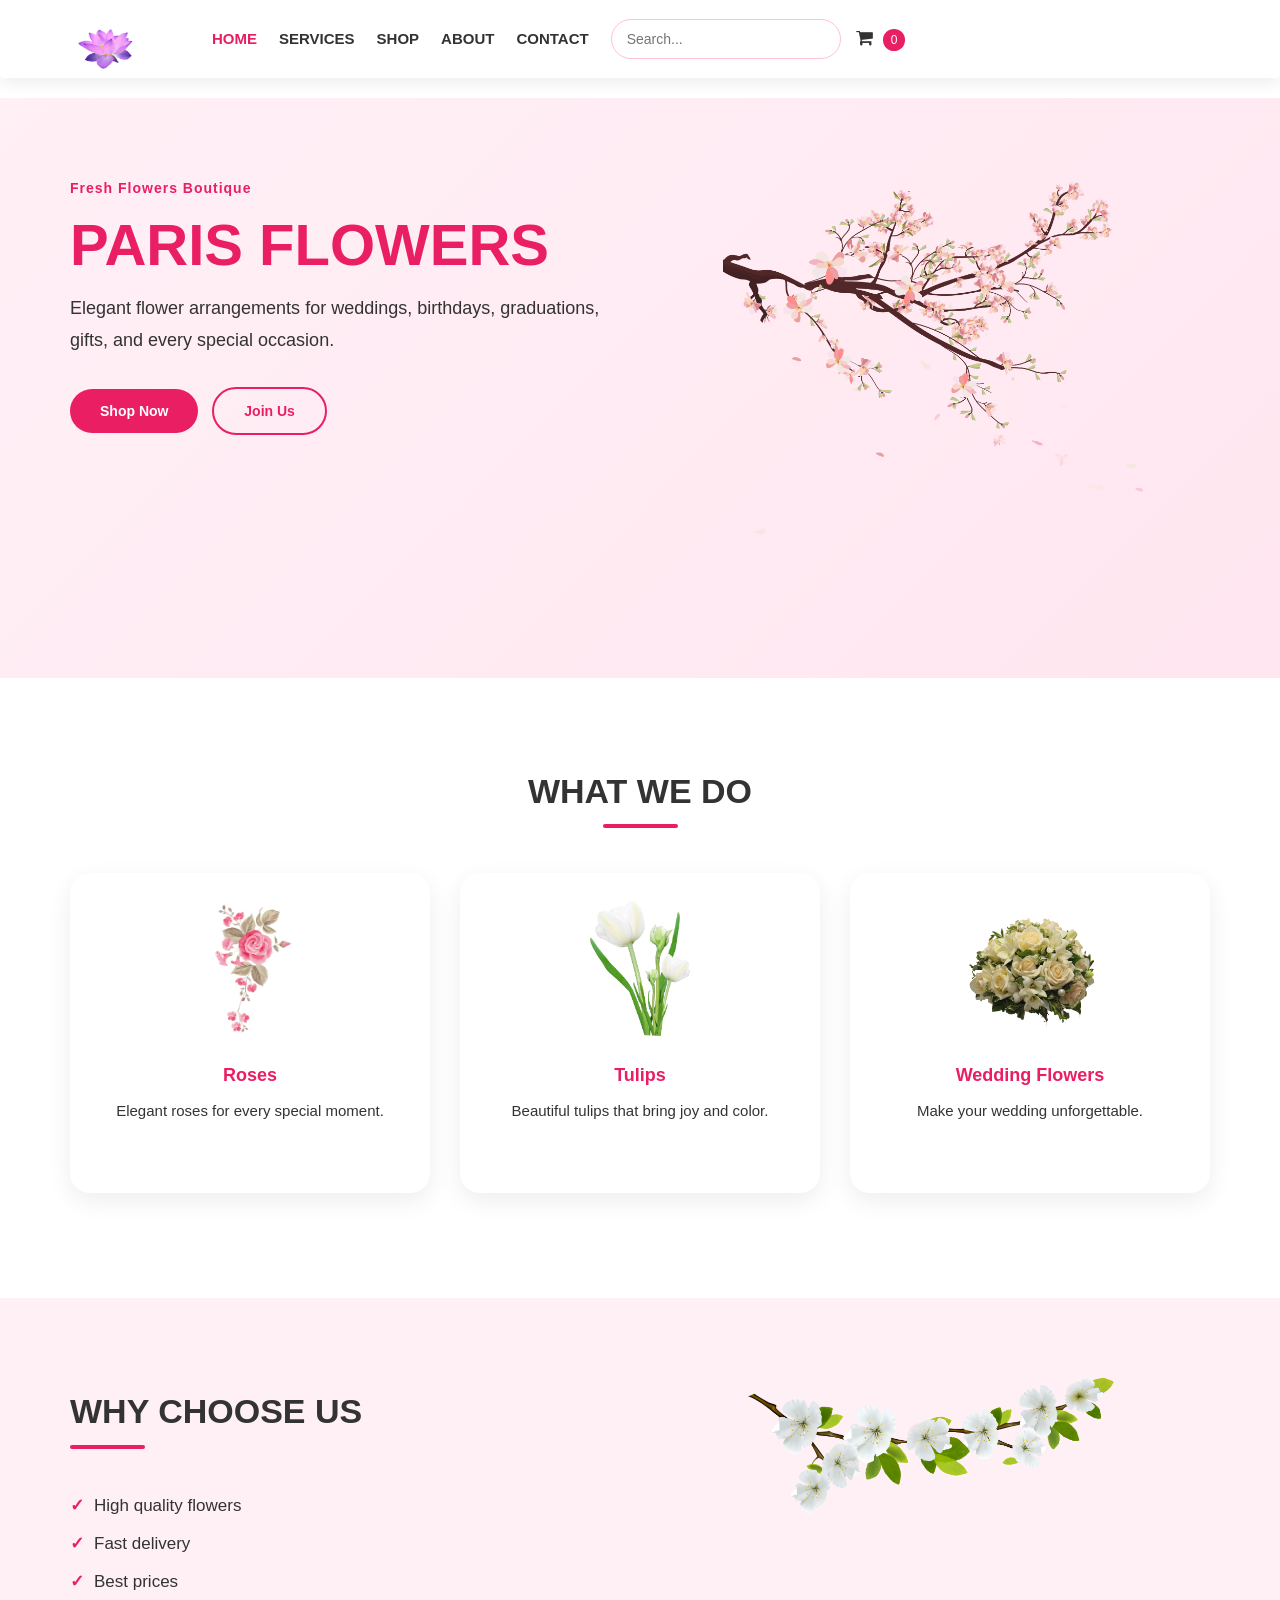
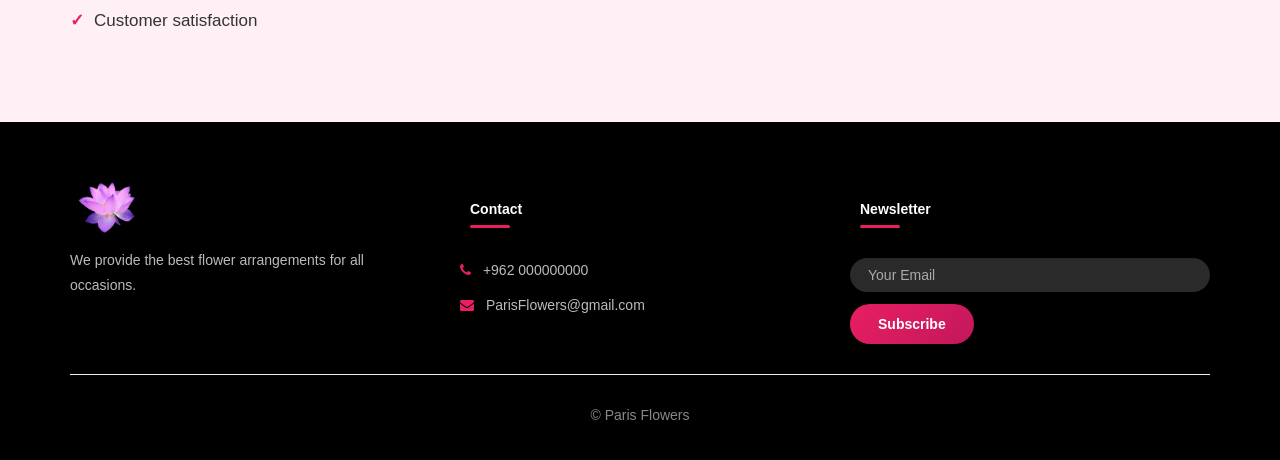
==== website_template.html @ 0c86c94d "first upload" ====
<!DOCTYPE html>
<html lang="en">
<head>
<meta charset="UTF-8">
<meta name="viewport" content="width=device-width, initial-scale=1.0">
<title>Paris Flowers</title>

<link rel="stylesheet" href="bootstrap.min.css">
<link rel="stylesheet" href="https://cdnjs.cloudflare.com/ajax/libs/font-awesome/4.7.0/css/font-awesome.min.css">
<link href="https://fonts.googleapis.com/css2?family=Poppins:wght@300;400;600;700&display=swap" rel="stylesheet">

<link rel="stylesheet" href="website_templatecss.css">
</head>

<body>

<!-- NAVBAR -->

<nav class="navbar navbar-expand-md navbar-light main-navbar">
  <div class="container nav-container">

    <a class="navbar-brand" href="#">
      <img src="images/FLOWER0.png">
    </a>

    <div class="collapse navbar-collapse" id="mainNav">

      <ul class="navbar-nav nav-menu">
        <li class="nav-item"><a class="nav-link active" href="#">Home</a></li>
        <li class="nav-item"><a class="nav-link" href="#services">Services</a></li>
        <li class="nav-item"><a class="nav-link" href="index.html">Shop</a></li>
        <li class="nav-item"><a class="nav-link" href="#about">About</a></li>
        <li class="nav-item"><a class="nav-link" href="#contact">Contact</a></li>
      </ul>

      <div class="nav-actions">
        <form class="nav-search">
          <input type="text" placeholder="Search...">
        </form>

        <a class="cart-button" href="cart.html">
  <i class="fa fa-shopping-cart"></i>
  <span class="my-cart-badge">0</span>
</a>
      </div>

    </div>
  </div>
</nav>

<!-- HERO -->

<section class="hero-section">
  <div class="container">
    <div class="row align-items-center">

      <div class="col-md-6 hero-text">
        <span>Fresh Flowers Boutique</span>
        <h1>PARIS FLOWERS</h1>
        <p>
          Elegant flower arrangements for weddings, birthdays,
          graduations, gifts, and every special occasion.
        </p>

        <a href="index.html" class="btn-main">Shop Now</a>
        <a href="registration1a.html" class="btn-outline-pink">Join Us</a>
      </div>

      <div class="col-md-6 text-center">
        <img src="images/flower.png" class="hero-img">
      </div>

    </div>
  </div>
</section>

<!-- SERVICES -->

<section id="services" class="section-padding">
  <div class="container">
    <h2 class="section-title">What We Do</h2>

    <div class="row">

      <div class="col-md-4">
        <div class="service-card text-center">
          <img src="images/rose.png">
          <h4>Roses</h4>
          <p>Elegant roses for every special moment.</p>
        </div>
      </div>

      <div class="col-md-4">
        <div class="service-card text-center">
          <img src="images/rose2.png">
          <h4>Tulips</h4>
          <p>Beautiful tulips that bring joy and color.</p>
        </div>
      </div>

      <div class="col-md-4">
        <div class="service-card text-center">
          <img src="images/rose3.png">
          <h4>Wedding Flowers</h4>
          <p>Make your wedding unforgettable.</p>
        </div>
      </div>

    </div>
  </div>
</section>

<!-- ABOUT -->

<section id="about" class="about-section section-padding">
  <div class="container">
    <div class="row align-items-center">

      <div class="col-md-6">
        <h2 class="section-title text-left-title">Why Choose Us</h2>
        <ul class="about-list">
          <li>High quality flowers</li>
          <li>Fast delivery</li>
          <li>Best prices</li>
          <li>Customer satisfaction</li>
        </ul>
      </div>

      <div class="col-md-6 text-center">
        <img src="images/rose4.png" class="about-img">
      </div>

    </div>
  </div>
</section>

<!-- FOOTER -->

<footer id="contact" class="footer-section">
  <div class="container">

    <div class="row">

      <div class="col-md-4 footer-box">
        <img src="images/FLOWER0.png">
        <p>We provide the best flower arrangements for all occasions.</p>
      </div>

      <div class="col-md-4 footer-box">
        <h5>Contact</h5>
        <p><i class="fa fa-phone"></i> +962 000000000</p>
        <p><i class="fa fa-envelope"></i> ParisFlowers@gmail.com</p>
      </div>

      <div class="col-md-4 footer-box">
        <h5>Newsletter</h5>
        <input type="email" class="form-control" placeholder="Your Email">
        <button class="subscribe-btn">Subscribe</button>
      </div>

    </div>

    <hr>
    <p class="copyright">&copy; Paris Flowers</p>

  </div>
</footer>

<script src="jquery-2.2.3.min.js"></script>
<script src="bootstrap.min.js"></script>
<script src="script.js"></script>

</body>
</html>
---- website_templatecss.css ----
* {
  margin: 0;
  padding: 0;
  box-sizing: border-box;
}

html {
  scroll-behavior: smooth;
}

body {
  font-family: 'Poppins', sans-serif;
  color: #333;
  background: #fff;
}

:root {
  --pink: #e91e63;
  --dark-pink: #c2185b;
  --light-pink: #fff0f6;
  --purple: #8e24aa;
  --white: #ffffff;
  --dark: #333333;
}

/* ================= NAVBAR ================= */

.main-navbar {
  background: #fff !important;
  min-height: 76px;
  box-shadow: 0 4px 18px rgba(0,0,0,0.08);
  position: sticky;
  top: 0;
  z-index: 999;
}

.nav-container {
  min-height: 76px;
  display: flex;
  align-items: center;
}

.navbar-brand img {
  width: 72px;
  height: 40px;
  margin-top: 0;
}

.nav-menu {
    margin-top: 10px;
  margin-left: 40px;
}

.main-navbar ul,
.main-navbar li {
  list-style: none !important;
}

.main-navbar .nav-link {
  color: #333 !important;
  font-size: 15px;
  font-weight: 700;
  text-transform: uppercase;
  margin-right: 22px;
}

.main-navbar .nav-link:hover,
.main-navbar .nav-link.active {
  color: #e91e63 !important;
}

.nav-actions {
  margin-left: auto;
  display: flex;
  align-items: center;
  gap: 15px;
}

.nav-search {
  margin: 0;
}

.nav-search input {
  width: 230px;
  height: 40px;
  border: 1px solid #ffc1d6;
  border-radius: 30px;
  padding: 0 15px;
  outline: none;
}

.cart-button {
  color: #333;
  font-size: 18px;
  text-decoration: none !important;
}

.my-cart-badge {
  background: #e91e63;
  color: #fff;
  padding: 4px 8px;
  border-radius: 50%;
  font-size: 12px;
  margin-left: 5px;
}

.navbar-toggler {
  
  border: none;
  outline: none !important;
}

.navbar-toggler .fa {
    
  color: #e91e63;
  font-size: 28px;
}

@media screen and (max-width: 991px) {
  .nav-container {
    padding: 0 18px;
  }

  .nav-menu {
    margin-left: 0;
  }

  .nav-actions {
    display: block;
    margin-left: 0;
    width: 100%;
  }

  .nav-search input {
    width: 100%;
    margin: 15px 0;
  }
}

/* ================= HERO ================= */

.hero-section {
  background: linear-gradient(135deg, #fff0f6, #ffe6f0);
  padding: 70px 0;
}

.hero-text span {
  color: var(--pink);
  font-weight: 700;
  letter-spacing: 1px;
}

.hero-text h1 {
  color: var(--pink);
  font-size: 58px;
  font-weight: 700;
  margin: 15px 0;
  text-transform: uppercase;
}

.hero-text p {
  font-size: 18px;
  line-height: 1.8;
  max-width: 620px;
  margin-bottom: 30px;
}

.hero-img {
  max-width: 420px;
  width: 100%;
  height: auto;
}

/* ================= BUTTONS ================= */

.btn-main,
.btn-outline-pink {
  display: inline-block;
  padding: 12px 30px;
  border-radius: 30px;
  font-weight: 700;
  text-decoration: none;
  transition: 0.3s;
  margin-right: 10px;
}

.btn-main {
  background: var(--pink);
  color: #fff;
}

.btn-main:hover {
  background: var(--dark-pink);
  color: #fff;
  text-decoration: none;
  transform: translateY(-3px);
}

.btn-outline-pink {
  color: var(--pink);
  border: 2px solid var(--pink);
}

.btn-outline-pink:hover {
  background: var(--pink);
  color: #fff;
  text-decoration: none;
}

/* ================= GENERAL SECTIONS ================= */

.section-padding {
  padding: 75px 0;
}

.section-title {
  font-size: 34px;
  font-weight: 700;
  color: var(--dark);
  text-transform: uppercase;
  margin-bottom: 45px;
  text-align: center;
}

.section-title::after {
  content: "";
  width: 75px;
  height: 4px;
  background: var(--pink);
  display: block;
  margin: 14px auto 0;
  border-radius: 10px;
}

.text-left-title {
  text-align: left;
}

.text-left-title::after {
  margin-left: 0;
}

/* ================= SERVICES ================= */

.service-card {
  background: #fff;
  padding: 28px 20px;
  border-radius: 20px;
  min-height: 320px;
  margin-bottom: 30px;
  box-shadow: 0 8px 24px rgba(0, 0, 0, 0.07);
  transition: 0.3s;
}

.service-card:hover {
  transform: translateY(-8px);
  box-shadow: 0 16px 35px rgba(233, 30, 99, 0.15);
}

.service-card img {
  width: 135px;
  height: 135px;
  object-fit: contain;
  margin-bottom: 20px;
}

.service-card h4 {
  color: var(--pink);
  font-weight: 700;
  margin-bottom: 12px;
}

.service-card p {
  font-size: 15px;
  line-height: 1.7;
}

/* ================= ABOUT ================= */

.about-section {
  background: var(--light-pink);
}

.about-list {
  list-style: none;
}

.about-list li {
  font-size: 17px;
  margin-bottom: 14px;
  font-weight: 500;
}

.about-list li::before {
  content: "✓";
  color: var(--pink);
  font-weight: 700;
  margin-right: 10px;
}

.about-img {
  max-width: 380px;
  width: 100%;
}

/* ================= TESTIMONIALS ================= */

.testimonial-card {
  background: #fff;
  padding: 25px;
  border-left: 5px solid var(--pink);
  border-radius: 18px;
  margin: 15px 0;
  box-shadow: 0 8px 24px rgba(0, 0, 0, 0.07);
}

.testimonial-card img {
  width: 75px;
  height: 75px;
  border-radius: 50%;
  object-fit: cover;
  margin: 15px 0;
}

.testimonial-card h5 {
  color: var(--pink);
  font-weight: 700;
  margin-bottom: 0;
}

/* ================= FOOTER ================= */

.footer-section {
  background: #000000;
  color: #ddd;
  padding: 60px 0 25px;
}

/* Titles */
.footer-box h5 {
  color: #fff;
  font-weight: 700;
  margin-bottom: 20px;
  position: relative;
}

/* خط تحت العنوان */
.footer-box h5::after {
  content: "";
  width: 40px;
  height: 3px;
  background: #e91e63;
  display: block;
  margin-top: 8px;
  border-radius: 10px;
}

/* Text */
.footer-box p {
  color: #bbb;
  line-height: 1.8;
  font-size: 14px;
}

/* Logo */
.footer-box img {
  width: 75px;
  margin-bottom: 15px;
}

/* Input */
.footer-box .form-control {
  border-radius: 30px;
  padding: 12px 18px;
  border: none;
  background: #2a2a2a;
  color: #fff;
}

.footer-box .form-control::placeholder {
  color: #aaa;
}

/* Button */
.subscribe-btn {
  background: linear-gradient(135deg, #e91e63, #c2185b);
  color: #fff;
  border: none;
  border-radius: 30px;
  padding: 10px 28px;
  margin-top: 12px;
  font-weight: 600;
  transition: 0.3s;
}

.subscribe-btn:hover {
  transform: translateY(-2px);
  box-shadow: 0 6px 18px rgba(233, 30, 99, 0.4);
}

/* Icons */
.footer-box i {
  margin-right: 8px;
  color: #e91e63;
}

/* Divider */
.footer-section hr {
  background: #444;
  margin: 30px 0;
}

/* Copyright */
.copyright {
  text-align: center;
  color: #888;
  font-size: 14px;
}

/* Hover effect links (لو ضفتي روابط) */
.footer-box a {
  color: #bbb;
  text-decoration: none;
  transition: 0.3s;
}

.footer-box a:hover {
  color: #e91e63;
}

/* ================= SHOP PAGE ================= */

.shop-hero {
  background: linear-gradient(135deg, #fff0f6, #ffe6f0);
  padding: 55px 0;
}

.shop-hero h1 {
  color: var(--pink);
  font-size: 46px;
  font-weight: 700;
  text-transform: uppercase;
}

.shop-hero p {
  font-size: 18px;
}

.product-card {
  background: #fff;
  border-radius: 22px;
  padding: 25px;
  min-height: 435px;
  margin-bottom: 35px;
  text-align: center;
  box-shadow: 0 8px 24px rgba(0, 0, 0, 0.07);
  transition: 0.3s;
}

.product-card:hover {
  transform: translateY(-8px);
  box-shadow: 0 16px 35px rgba(233, 30, 99, 0.15);
}

.product-card img {
  width: 100%;
  height: 210px;
  object-fit: contain;
  margin-bottom: 18px;
}

.product-card h4 {
  font-weight: 700;
  color: #333;
}

.product-card p {
  min-height: 48px;
  font-size: 15px;
}

.product-card h5 {
  color: var(--pink);
  font-size: 24px;
  font-weight: 700;
  margin: 15px 0;
}

.btn-buy {
  background: var(--pink);
  color: #fff;
  border: none;
  border-radius: 30px;
  padding: 10px 26px;
  font-weight: 700;
  cursor: pointer;
  transition: 0.3s;
}

.btn-buy:hover {
  background: var(--dark-pink);
  transform: translateY(-2px);
}

/* ================= CART MODAL ================= */

.modal-title {
  color: var(--pink);
  font-weight: 700;
}

.my-cart-icon-affix {
  position: fixed;
  z-index: 999;
}

/* ================= AUTH PAGES ================= */

.auth-body {
  min-height: 100vh;
  background: linear-gradient(135deg, #fff0f6, #ffd7e7);
  display: flex;
  align-items: center;
  justify-content: center;
  padding: 30px 15px;
}

.auth-card {
  background: #fff;
  max-width: 440px;
  width: 100%;
  padding: 34px;
  border-radius: 24px;
  text-align: center;
  box-shadow: 0 14px 40px rgba(0, 0, 0, 0.12);
}

.auth-logo {
  width: 85px;
  margin-bottom: 15px;
}

.auth-card h2 {
  color: var(--pink);
  font-weight: 700;
}

.auth-card p {
  color: #666;
}

.auth-card label {
  font-weight: 600;
}

.auth-card .form-control {
  border-radius: 30px;
  padding: 11px 16px;
}

.auth-btn {
  width: 100%;
  background: var(--pink);
  color: #fff;
  border: none;
  border-radius: 30px;
  padding: 12px;
  font-weight: 700;
  margin-top: 12px;
  cursor: pointer;
}

.auth-btn:hover {
  background: var(--dark-pink);
}

.auth-link {
  margin-top: 18px;
}

.auth-link a {
  color: var(--pink);
  font-weight: 700;
}

/* ================= RESPONSIVE ================= */

@media screen and (max-width: 991px) {
  .main-navbar {
    height: auto;
  }

  .nav-container {
    min-height: 76px;
    padding: 0 18px;
  }

  .main-navbar .navbar-brand {
    margin-right: auto;
  }

  .main-navbar .navbar-collapse {
    background: #fff;
    padding: 18px 0;
  }

  .nav-menu {
    margin-left: 0;
    width: 100%;
  }

  .main-navbar .nav-link {
    height: auto;
    margin-right: 0;
    padding: 10px 0 !important;
  }

  .nav-actions {
    margin-left: 0;
    display: block;
    width: 100%;
    margin-top: 10px;
  }

  .nav-search input,
  .search-form input {
    width: 100%;
    margin: 12px 0;
  }

  .cart-button,
  .my-cart-icon {
    margin-top: 10px;
  }
}

@media screen and (max-width: 767px) {
  .hero-section {
    text-align: center;
    padding: 55px 0;
  }

  .hero-text h1 {
    font-size: 40px;
  }

  .hero-text p {
    font-size: 16px;
  }

  .section-title {
    font-size: 28px;
  }

  .text-left-title {
    text-align: center;
  }

  .text-left-title::after {
    margin: 14px auto 0;
  }

  .btn-main,
  .btn-outline-pink {
    margin: 6px;
  }
}

@media screen and (max-width: 575px) {
  .main-navbar .navbar-brand img {
    width: 65px;
    height: 50px;
  }

  .nav-container {
    min-height: 70px;
  }
}
@media screen and (min-width: 768px) {
  .main-navbar .navbar-toggler {
    display: none !important;
  }
}

.hero-section {
  background: linear-gradient(135deg, #fff0f6, #ffe6f0);
  padding: 80px 0;
}

.hero-text h1 {
  color: #e91e63;
  font-size: 58px;
  font-weight: 700;
}

.hero-text p {
  font-size: 18px;
}
/* ================= CART PAGE ================= */

.cart-hero {
  background: linear-gradient(135deg, #fff0f6, #ffe6f0);
  padding: 55px 0;
}

.cart-hero h1 {
  color: var(--pink);
  font-size: 46px;
  font-weight: 700;
  text-transform: uppercase;
}

.cart-section {
  padding: 70px 0;
  background: #fafafa;
}

.cart-items {
  margin-bottom: 30px;
}

.cart-item {
  background: #fff;
  border-radius: 18px;
  padding: 20px;
  margin-bottom: 18px;
  display: grid;
  grid-template-columns: 90px 1fr 140px 100px 50px;
  align-items: center;
  gap: 20px;
  box-shadow: 0 8px 24px rgba(0, 0, 0, 0.07);
}

.cart-item img {
  width: 85px;
  height: 85px;
  object-fit: contain;
}

.cart-info h4 {
  font-weight: 700;
  margin-bottom: 5px;
}

.cart-info p {
  color: var(--pink);
  font-weight: 700;
  margin: 0;
}

.quantity-controls {
  display: flex;
  align-items: center;
  justify-content: center;
  gap: 9px;
}

.quantity-controls button {
  width: 32px;
  height: 32px;
  border: none;
  border-radius: 50%;
  background: var(--pink);
  color: #fff;
  font-weight: 700;
  cursor: pointer;
}

.quantity-controls span {
  font-weight: 700;
}

.cart-item h5 {
  color: var(--pink);
  font-weight: 700;
  margin: 0;
}

.remove-btn {
  border: none;
  background: #fff0f6;
  color: var(--pink);
  width: 38px;
  height: 38px;
  border-radius: 50%;
  cursor: pointer;
}

.remove-btn:hover {
  background: var(--pink);
  color: #fff;
}

.cart-summary {
  background: #fff;
  border-radius: 20px;
  padding: 30px;
  max-width: 420px;
  margin-left: auto;
  box-shadow: 0 8px 24px rgba(0, 0, 0, 0.08);
}

.cart-summary h3 {
  font-weight: 700;
  margin-bottom: 18px;
}

.cart-summary h4 {
  color: var(--pink);
  font-weight: 700;
  margin: 20px 0;
}

.checkout-btn,
.clear-cart-btn {
  border: none;
  border-radius: 30px;
  padding: 11px 25px;
  font-weight: 700;
  cursor: pointer;
  margin-right: 8px;
}

.checkout-btn {
  background: var(--pink);
  color: #fff;
}

.clear-cart-btn {
  background: #333;
  color: #fff;
}

.empty-cart {
  background: #fff;
  text-align: center;
  border-radius: 20px;
  padding: 50px;
  box-shadow: 0 8px 24px rgba(0, 0, 0, 0.07);
}

.empty-cart h3 {
  color: var(--pink);
  font-weight: 700;
}

@media screen and (max-width: 767px) {
  .cart-item {
    grid-template-columns: 1fr;
    text-align: center;
  }

  .cart-item img {
    margin: auto;
  }

  .cart-summary {
    margin: 0;
    max-width: 100%;
  }
}
.product-card {
  transition: 0.3s;
}

.product-card:hover {
  transform: translateY(-8px) scale(1.02);
}
.toast-msg {
  position: fixed;
  bottom: 20px;
  right: 20px;
  background: #333;
  color: #fff;
  padding: 12px 20px;
  border-radius: 30px;
  opacity: 0;
  transform: translateY(20px);
  transition: 0.3s;
}

.toast-msg.show {
  opacity: 1;
  transform: translateY(0);
}
/* Filters */

.filters {
  margin-bottom: 35px;
}

.filter-btn {
  border: none;
  background: #fff0f6;
  color: var(--pink);
  padding: 10px 24px;
  border-radius: 30px;
  margin: 6px;
  font-weight: 700;
  cursor: pointer;
  transition: 0.3s;
}

.filter-btn:hover,
.filter-btn.active {
  background: var(--pink);
  color: #fff;
}

/* Product improvements */

.product-card {
  position: relative;
  overflow: hidden;
}

.product-card:hover {
  transform: translateY(-8px) scale(1.02);
}

.product-badge {
  position: absolute;
  top: 18px;
  left: 18px;
  background: #222;
  color: #fff;
  padding: 6px 14px;
  border-radius: 30px;
  font-size: 12px;
  font-weight: 700;
}

.details-link {
  display: inline-block;
  color: var(--pink);
  font-weight: 700;
  margin-right: 12px;
  text-decoration: none;
}

.details-link:hover {
  color: var(--dark-pink);
  text-decoration: none;
}

.no-results {
  display: none;
  text-align: center;
  font-weight: 700;
  color: #999;
  margin-top: 25px;
}

/* Product Details */

.product-details-section {
  padding: 80px 0;
  background: #fafafa;
}

.product-detail-img {
  max-width: 430px;
  width: 100%;
  background: #fff;
  padding: 30px;
  border-radius: 25px;
  box-shadow: 0 8px 24px rgba(0, 0, 0, 0.08);
}

.detail-category {
  color: var(--pink);
  font-weight: 700;
  text-transform: uppercase;
}

.product-details-section h1 {
  color: var(--pink);
  font-size: 44px;
  font-weight: 700;
  margin: 15px 0;
}

.product-details-section p {
  font-size: 18px;
  line-height: 1.8;
}

.product-details-section h3 {
  color: var(--pink);
  font-weight: 700;
  margin: 20px 0;
}

/* Toast */

.toast-msg {
  position: fixed;
  bottom: 25px;
  right: 25px;
  background: #222;
  color: #fff;
  padding: 13px 22px;
  border-radius: 30px;
  opacity: 0;
  transform: translateY(20px);
  transition: 0.3s;
  z-index: 9999;
  font-weight: 600;
}

.toast-msg.show {
  opacity: 1;
  transform: translateY(0);
}

/* User login UI */

.user-name {
  font-weight: 700;
  color: var(--pink);
  margin-right: 8px;
}

.logout-btn {
  border: none;
  background: #222;
  color: #fff;
  border-radius: 30px;
  padding: 7px 15px;
  font-weight: 600;
  cursor: pointer;
}

/* Animations */

.fade-card {
  animation: fadeUp 0.7s ease both;
}

@keyframes fadeUp {
  from {
    opacity: 0;
    transform: translateY(25px);
  }

  to {
    opacity: 1;
    transform: translateY(0);
  }
}
.cart-summary {
  margin: 40px auto;   /* يخليه بالنص */
  float: none;         /* يلغي اليمين */
}
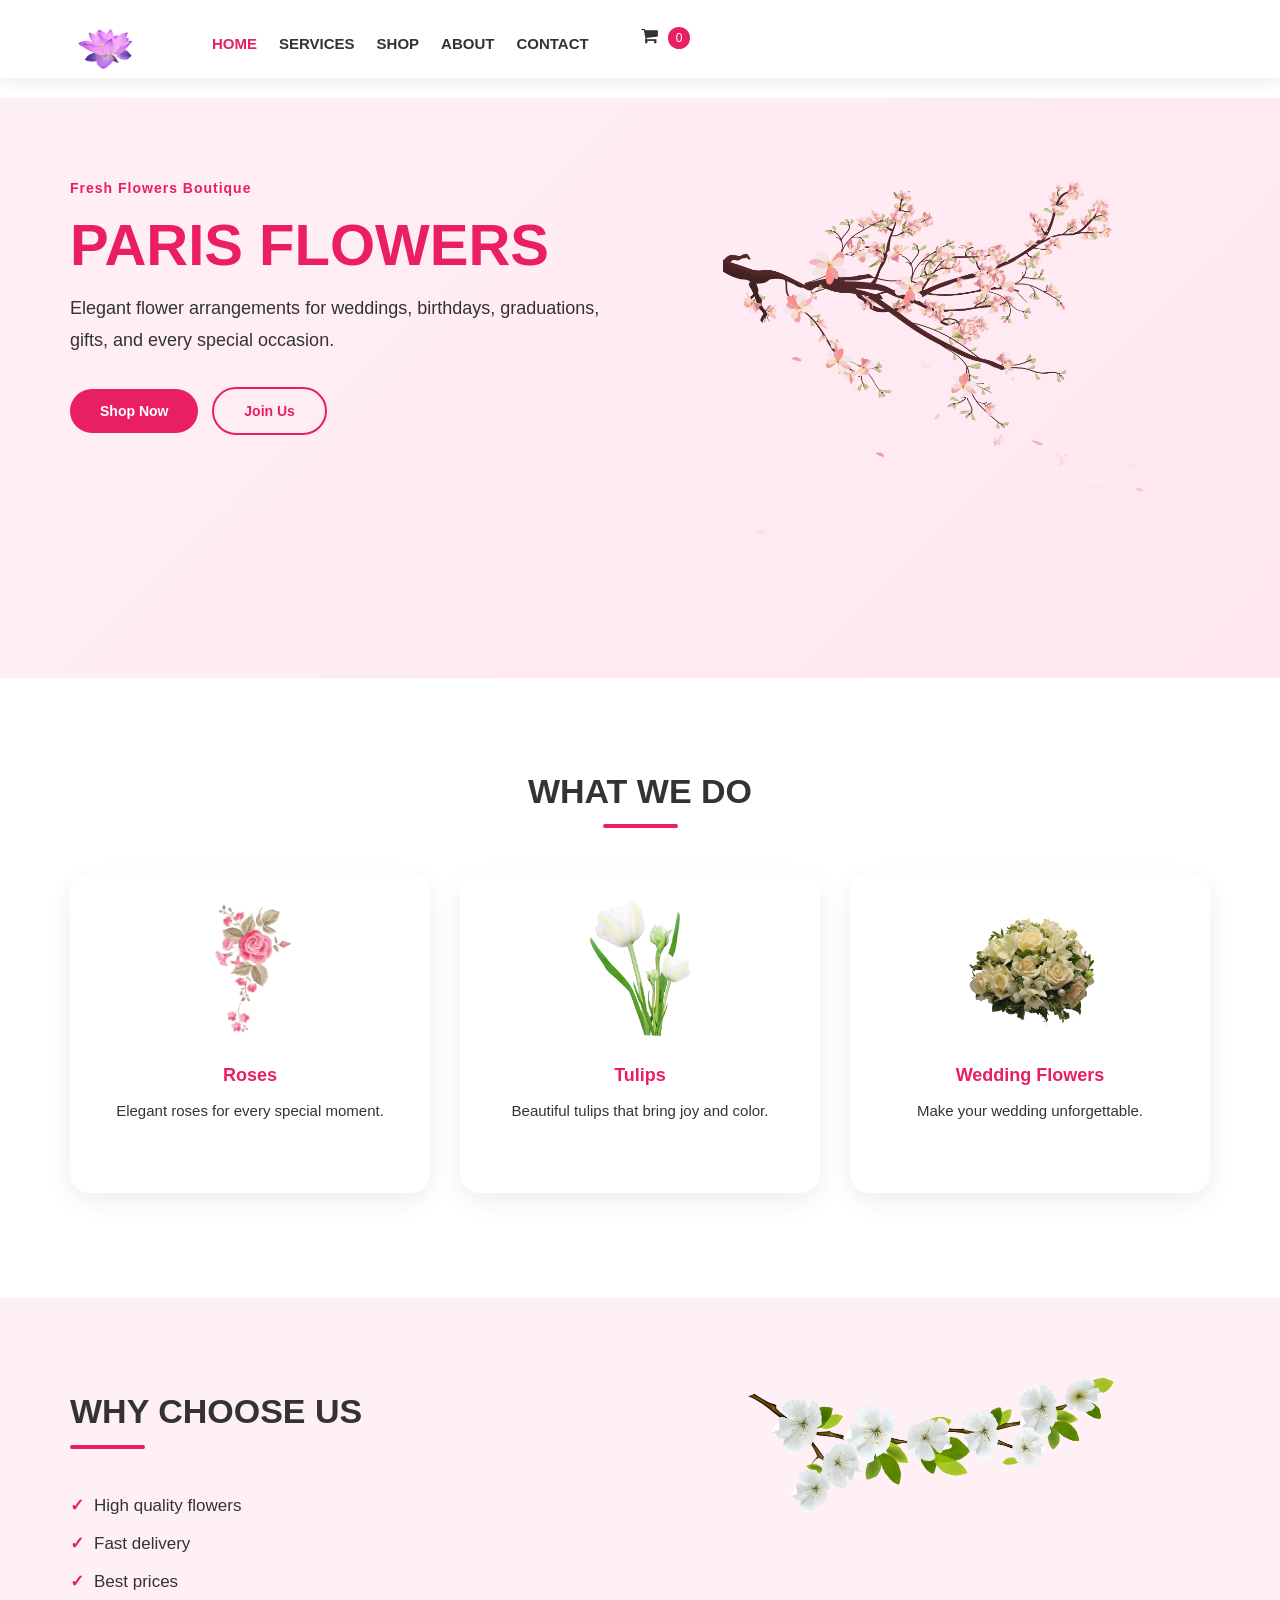
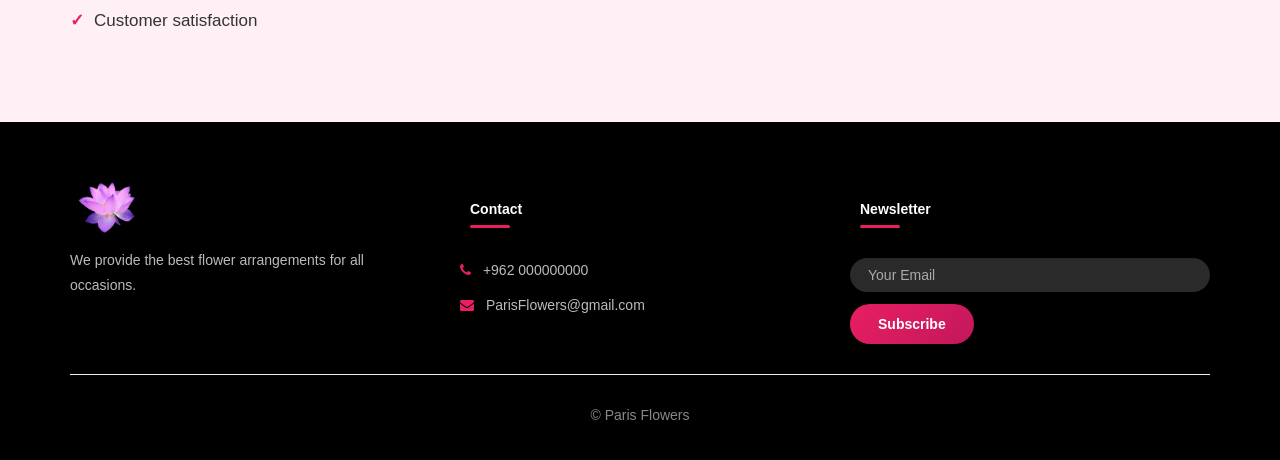
==== commit 6300bb72: "final update" ====
--- a/website_template.html
+++ b/website_template.html
@@ -33,9 +33,7 @@
         <li class="nav-item"><a class="nav-link" href="#contact">Contact</a></li>
       </ul>
 
-      <div class="nav-actions">
-        <form class="nav-search">
-          <input type="text" placeholder="Search...">
+      
         </form>
 
         <a class="cart-button" href="cart.html">
--- a/website_templatecss.css
+++ b/website_templatecss.css
@@ -90,6 +90,7 @@
 }
 
 .cart-button {
+    margin-left: 30px;
   color: #333;
   font-size: 18px;
   text-decoration: none !important;
